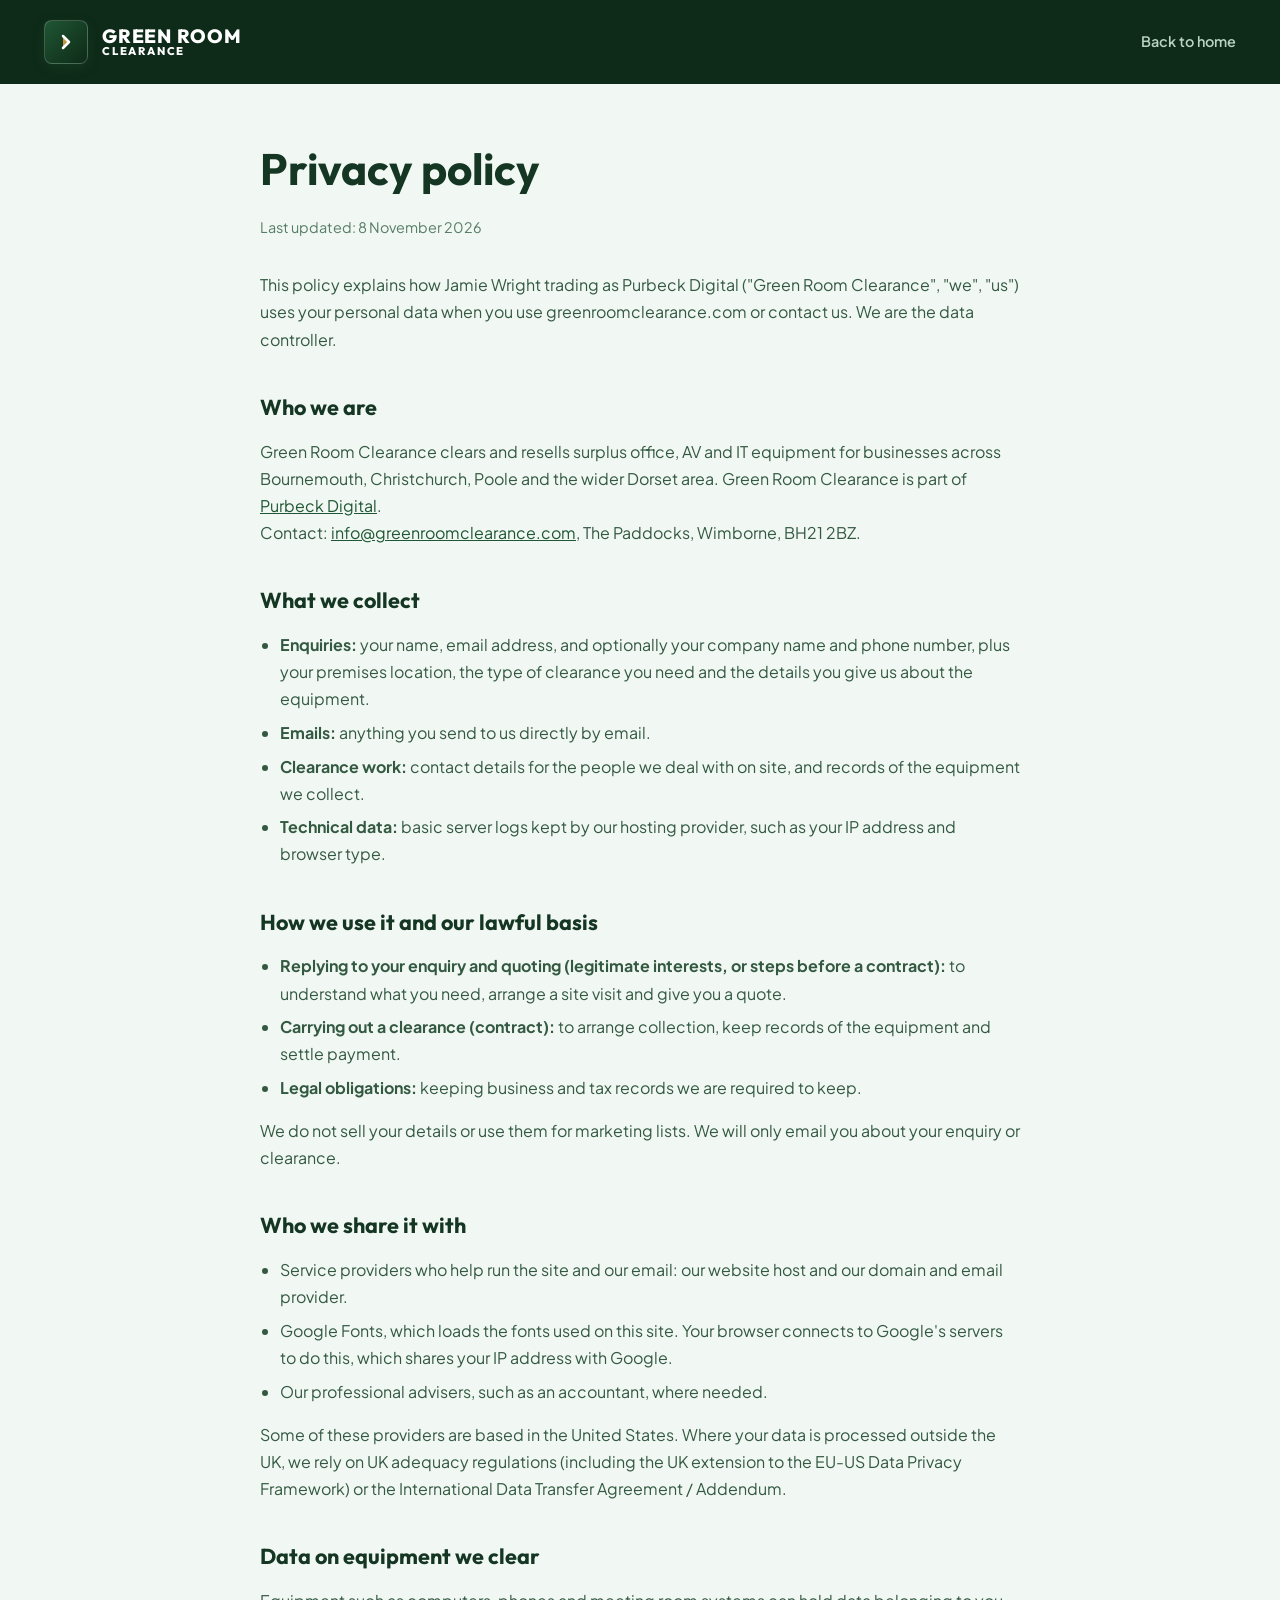
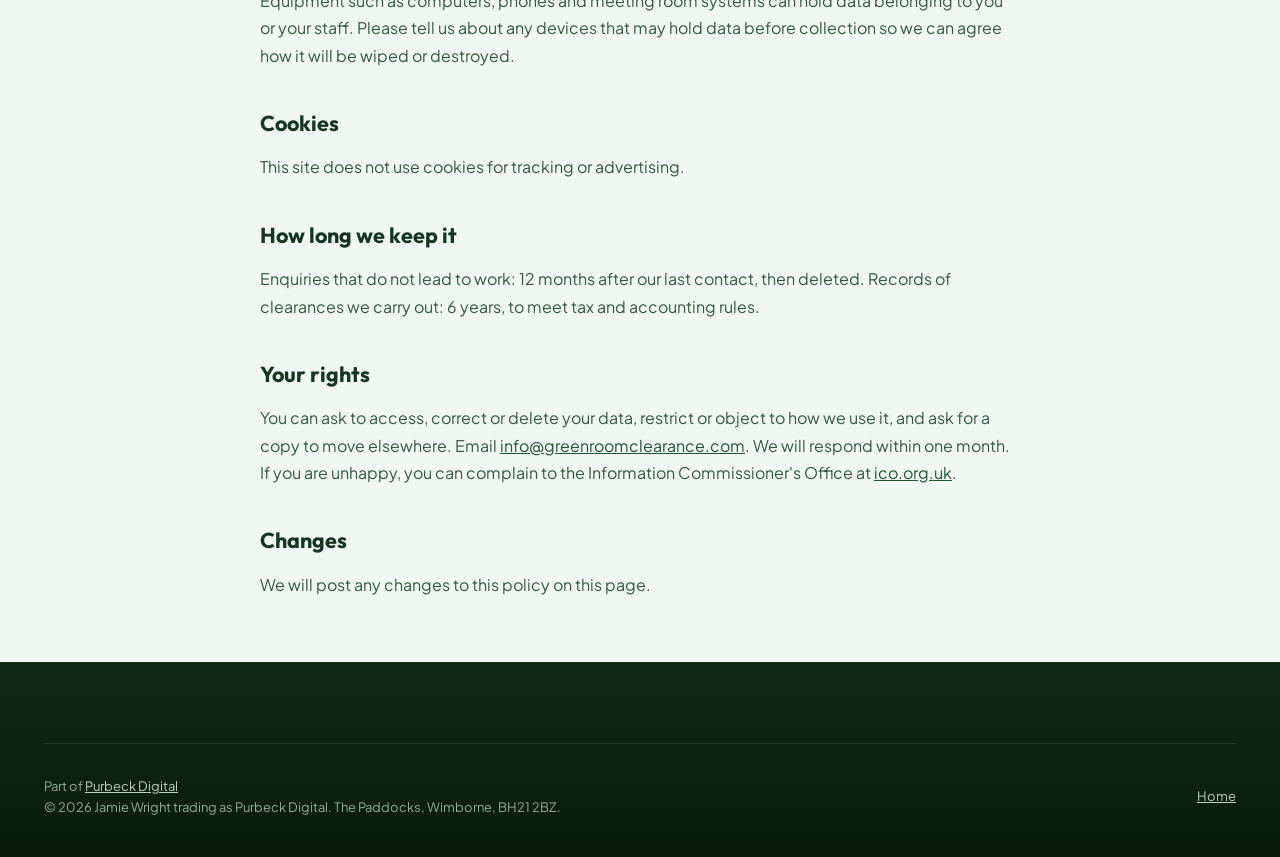
==== privacy.html @ a74dca01 "Add a privacy policy page New privacy.html covering enquiries, clearance records, hosting, Google Fo" ====
<!DOCTYPE html>
<html lang="en">
<head>
  <meta charset="UTF-8">
  <meta name="viewport" content="width=device-width, initial-scale=1.0">
  <title>Privacy Policy | Green Room Clearance</title>
  <meta name="description" content="How Green Room Clearance collects, uses and protects the personal data you share when you make an enquiry.">
  <link rel="canonical" href="https://greenroomclearance.com/privacy.html">
  <link rel="preconnect" href="https://fonts.googleapis.com">
  <link rel="preconnect" href="https://fonts.gstatic.com" crossorigin>
  <link href="https://fonts.googleapis.com/css2?family=Outfit:wght@500;600;700;800&family=Plus+Jakarta+Sans:wght@400;500;600;700&display=swap" rel="stylesheet">
  <link rel="stylesheet" href="styles.css">
  <style>
    .policy-header { background: var(--color-primary-900); padding: 1.25rem 0; }
    .policy-header .container { display: flex; align-items: center; justify-content: space-between; gap: 1rem; flex-wrap: wrap; }
    .policy-header .brand-text .title, .policy-header .brand-text .subtitle { color: #fff; }
    .policy-back { color: #bad3c3; font-weight: 600; font-size: 0.9rem; }
    .policy-back:hover { color: var(--color-accent-gold-light); }
    .policy { max-width: 760px; margin: 0 auto; padding: 3rem 0 4rem; color: var(--color-text-main); line-height: 1.7; }
    .policy h1 { font-family: 'Outfit', sans-serif; font-size: clamp(2rem, 5vw, 2.75rem); margin-bottom: 0.5rem; }
    .policy h2 { font-family: 'Outfit', sans-serif; font-size: 1.35rem; margin: 2.25rem 0 0.75rem; }
    .policy p, .policy li { color: var(--color-text-muted); }
    .policy ul { padding-left: 1.25rem; margin: 0.5rem 0 1rem; list-style: disc; }
    .policy li { margin-bottom: 0.4rem; }
    .policy a { color: var(--color-primary-700); text-decoration: underline; }
    .policy .updated { color: var(--color-text-subtle); font-size: 0.9rem; margin-bottom: 2rem; }
  </style>
</head>
<body>
  <header class="policy-header">
    <div class="container">
      <a href="/" class="brand-logo" aria-label="Green Room Clearance Homepage">
        <div class="logo-badge">
          <svg viewBox="0 0 24 24" fill="none" stroke="currentColor" stroke-width="2.5" stroke-linecap="round" stroke-linejoin="round">
            <polyline points="9 18 15 12 9 6"></polyline>
          </svg>
        </div>
        <div class="brand-text">
          <span class="title">GREEN ROOM</span>
          <span class="subtitle">CLEARANCE</span>
        </div>
      </a>
      <a href="/" class="policy-back">Back to home</a>
    </div>
  </header>

  <main class="container">
    <article class="policy">
      <h1>Privacy policy</h1>
      <p class="updated">Last updated: 8 November 2026</p>

      <p>This policy explains how Jamie Wright trading as Purbeck Digital ("Green Room Clearance", "we", "us") uses your personal data when you use greenroomclearance.com or contact us. We are the data controller.</p>

      <h2>Who we are</h2>
      <p>Green Room Clearance clears and resells surplus office, AV and IT equipment for businesses across Bournemouth, Christchurch, Poole and the wider Dorset area. Green Room Clearance is part of <a href="https://purbeckdigital.com">Purbeck Digital</a>.</p>
      <p>Contact: <a href="mailto:info@greenroomclearance.com">info@greenroomclearance.com</a>, The Paddocks, Wimborne, BH21 2BZ.</p>

      <h2>What we collect</h2>
      <ul>
        <li><strong>Enquiries:</strong> your name, email address, and optionally your company name and phone number, plus your premises location, the type of clearance you need and the details you give us about the equipment.</li>
        <li><strong>Emails:</strong> anything you send to us directly by email.</li>
        <li><strong>Clearance work:</strong> contact details for the people we deal with on site, and records of the equipment we collect.</li>
        <li><strong>Technical data:</strong> basic server logs kept by our hosting provider, such as your IP address and browser type.</li>
      </ul>

      <h2>How we use it and our lawful basis</h2>
      <ul>
        <li><strong>Replying to your enquiry and quoting (legitimate interests, or steps before a contract):</strong> to understand what you need, arrange a site visit and give you a quote.</li>
        <li><strong>Carrying out a clearance (contract):</strong> to arrange collection, keep records of the equipment and settle payment.</li>
        <li><strong>Legal obligations:</strong> keeping business and tax records we are required to keep.</li>
      </ul>
      <p>We do not sell your details or use them for marketing lists. We will only email you about your enquiry or clearance.</p>

      <h2>Who we share it with</h2>
      <ul>
        <li>Service providers who help run the site and our email: our website host and our domain and email provider.</li>
        <li>Google Fonts, which loads the fonts used on this site. Your browser connects to Google's servers to do this, which shares your IP address with Google.</li>
        <li>Our professional advisers, such as an accountant, where needed.</li>
      </ul>
      <p>Some of these providers are based in the United States. Where your data is processed outside the UK, we rely on UK adequacy regulations (including the UK extension to the EU-US Data Privacy Framework) or the International Data Transfer Agreement / Addendum.</p>

      <h2>Data on equipment we clear</h2>
      <p>Equipment such as computers, phones and meeting room systems can hold data belonging to you or your staff. Please tell us about any devices that may hold data before collection so we can agree how it will be wiped or destroyed.</p>

      <h2>Cookies</h2>
      <p>This site does not use cookies for tracking or advertising.</p>

      <h2>How long we keep it</h2>
      <p>Enquiries that do not lead to work: 12 months after our last contact, then deleted. Records of clearances we carry out: 6 years, to meet tax and accounting rules.</p>

      <h2>Your rights</h2>
      <p>You can ask to access, correct or delete your data, restrict or object to how we use it, and ask for a copy to move elsewhere. Email <a href="mailto:info@greenroomclearance.com">info@greenroomclearance.com</a>. We will respond within one month.</p>
      <p>If you are unhappy, you can complain to the Information Commissioner's Office at <a href="https://ico.org.uk/make-a-complaint/">ico.org.uk</a>.</p>

      <h2>Changes</h2>
      <p>We will post any changes to this policy on this page.</p>
    </article>
  </main>

  <footer class="site-footer">
    <div class="container">
      <div class="footer-bottom">
        <div>
          <div>Part of <a href="https://purbeckdigital.com" class="footer-parent-link">Purbeck Digital</a></div>
          <div>&copy; 2026 Jamie Wright trading as Purbeck Digital. The Paddocks, Wimborne, BH21 2BZ.</div>
        </div>
        <div>
          <a href="/" class="footer-parent-link">Home</a>
        </div>
      </div>
    </div>
  </footer>
</body>
</html>
---- styles.css ----
/* ==========================================================================
   GREEN ROOM CLEARANCE — MODERN DESIGN SYSTEM & STYLESHEET
   Brand: Rich British Forest & Racing Green Theme with Gold Accents
   ========================================================================== */

:root {
  /* Rich, Distinctive Green Brand Palette */
  --color-primary-950: #07190e;
  --color-primary-900: #0e2a18; /* Deep rich forest green */
  --color-primary-800: #163f25; /* Classic British racing green */
  --color-primary-700: #1f5633; /* Vibrant heritage forest green */
  --color-primary-600: #296d42; /* Lush leaf green */
  --color-primary-500: #358352; /* Medium green */
  --color-primary-400: #499e69; /* Soft green */
  --color-primary-200: #c5e3cf; /* Sage tint */
  --color-primary-100: #e0f0e6; /* Soft green tint wash */
  --color-primary-50:  #eef7f1; /* Ultra-pale green wash */
  
  --color-accent-emerald: #10b981;
  --color-accent-emerald-dark: #059669;
  --color-accent-emerald-light: #34d399;
  --color-accent-emerald-glow: rgba(16, 185, 129, 0.3);
  
  --color-accent-gold: #c29541; /* Signature warm gold from logo arrow */
  --color-accent-gold-light: #deb15c;
  --color-accent-gold-glow: rgba(194, 149, 65, 0.25);

  /* Backgrounds with visible Green Room personality */
  --color-bg-page: #f1f7f3;        /* Soft fresh sage backdrop */
  --color-bg-subtle: #e4efe7;      /* Distinctive sage green section background */
  --color-bg-card: #ffffff;        /* Crisp white cards for high contrast */
  --color-bg-card-hover: #f9fdfa;
  --color-border: #cee1d4;         /* Clean organic sage border */
  --color-border-subtle: #dceddf;

  /* Typography with noticeable forest green warmth */
  --color-text-main: #143622;      /* Deep forest text (celebrating the original #2E4A35) */
  --color-text-muted: #335941;     /* Medium forest green */
  --color-text-subtle: #577d66;    /* Muted sage */
  --color-text-inverse: #ffffff;

  /* Typography */
  --font-heading: 'Outfit', -apple-system, BlinkMacSystemFont, 'Segoe UI', Roboto, sans-serif;
  --font-body: 'Plus Jakarta Sans', -apple-system, BlinkMacSystemFont, 'Segoe UI', Roboto, sans-serif;

  /* Shadows & Elevation with subtle forest undertones */
  --shadow-sm: 0 1px 3px rgba(14, 42, 24, 0.05), 0 1px 2px rgba(14, 42, 24, 0.03);
  --shadow-md: 0 4px 14px rgba(14, 42, 24, 0.07), 0 1px 3px rgba(14, 42, 24, 0.04);
  --shadow-lg: 0 14px 34px rgba(14, 42, 24, 0.1), 0 4px 10px rgba(14, 42, 24, 0.04);
  --shadow-xl: 0 24px 50px rgba(14, 42, 24, 0.14), 0 8px 20px rgba(14, 42, 24, 0.06);
  --shadow-primary: 0 8px 25px -4px rgba(31, 86, 51, 0.35);
  --shadow-emerald: 0 10px 25px -5px rgba(16, 185, 129, 0.35);
  --shadow-gold: 0 10px 25px -5px rgba(194, 149, 65, 0.35);

  /* Layout */
  --max-width: 1240px;
  --radius-sm: 8px;
  --radius-md: 14px;
  --radius-lg: 20px;
  --radius-xl: 28px;
  --radius-full: 9999px;

  /* Transitions */
  --transition-fast: 0.18s cubic-bezier(0.16, 1, 0.3, 1);
  --transition-normal: 0.28s cubic-bezier(0.16, 1, 0.3, 1);
  --transition-smooth: 0.45s cubic-bezier(0.16, 1, 0.3, 1);
}

/* Base Reset & Box Sizing */
*, *::before, *::after {
  box-sizing: border-box;
  margin: 0;
  padding: 0;
}

html {
  font-size: 16px;
  scroll-behavior: smooth;
  scroll-padding-top: 90px;
  -webkit-font-smoothing: antialiased;
  -moz-osx-font-smoothing: grayscale;
}

body {
  font-family: var(--font-body);
  background-color: var(--color-bg-page);
  color: var(--color-text-main);
  line-height: 1.6;
  overflow-x: hidden;
}

img, svg {
  display: block;
  max-width: 100%;
}

a {
  color: inherit;
  text-decoration: none;
  transition: color var(--transition-fast);
}

button, input, textarea, select {
  font: inherit;
  color: inherit;
}

/* ==========================================================================
   UTILITY & CONTAINER STYLES
   ========================================================================== */
.container {
  width: 100%;
  max-width: var(--max-width);
  margin-left: auto;
  margin-right: auto;
  padding-left: 1.5rem;
  padding-right: 1.5rem;
}

.section-padding {
  padding-top: 6rem;
  padding-bottom: 6rem;
}

@media (max-width: 768px) {
  .section-padding {
    padding-top: 4rem;
    padding-bottom: 4rem;
  }
}

.badge {
  display: inline-flex;
  align-items: center;
  gap: 0.5rem;
  padding: 0.4rem 0.95rem;
  border-radius: var(--radius-full);
  font-size: 0.8125rem;
  font-weight: 700;
  letter-spacing: 0.02em;
}

.badge-location {
  background-color: #dff0e5;
  color: var(--color-primary-800);
  border: 1px solid #bfdcce;
  box-shadow: 0 2px 8px rgba(31, 86, 51, 0.08);
}

.badge-pulse {
  width: 8px;
  height: 8px;
  border-radius: 50%;
  background-color: var(--color-accent-emerald);
  position: relative;
}

.badge-pulse::after {
  content: '';
  position: absolute;
  inset: -3px;
  border-radius: 50%;
  background-color: var(--color-accent-emerald);
  opacity: 0.6;
  animation: pulse 2s infinite;
}

@keyframes pulse {
  0% { transform: scale(1); opacity: 0.8; }
  50% { transform: scale(2.2); opacity: 0; }
  100% { transform: scale(1); opacity: 0; }
}

.section-header {
  text-align: center;
  max-width: 740px;
  margin-left: auto;
  margin-right: auto;
  margin-bottom: 3.5rem;
}

.section-header .tagline {
  color: var(--color-primary-600);
  background: rgba(41, 109, 66, 0.08);
  display: inline-block;
  padding: 0.3rem 0.85rem;
  border-radius: var(--radius-full);
  font-size: 0.8125rem;
  font-weight: 700;
  text-transform: uppercase;
  letter-spacing: 0.12em;
  margin-bottom: 0.875rem;
  border: 1px solid rgba(41, 109, 66, 0.15);
}

.section-header h2 {
  font-family: var(--font-heading);
  font-size: 2.35rem;
  font-weight: 800;
  line-height: 1.25;
  color: var(--color-primary-900);
  margin-bottom: 1rem;
}

.section-header p {
  color: var(--color-text-muted);
  font-size: 1.0625rem;
  line-height: 1.65;
}

@media (max-width: 768px) {
  .section-header h2 {
    font-size: 1.85rem;
  }
}

/* ==========================================================================
   NAVIGATION
   ========================================================================== */
.site-nav {
  position: fixed;
  top: 0;
  left: 0;
  right: 0;
  z-index: 1000;
  transition: all var(--transition-normal);
  padding: 1.25rem 0;
}

.site-nav.scrolled {
  padding: 0.75rem 0;
  background-color: rgba(241, 247, 243, 0.94);
  backdrop-filter: blur(18px);
  -webkit-backdrop-filter: blur(18px);
  border-bottom: 1px solid var(--color-border);
  box-shadow: 0 4px 20px rgba(14, 42, 24, 0.05);
}

.nav-wrapper {
  display: flex;
  align-items: center;
  justify-content: space-between;
}

.brand-logo {
  display: flex;
  align-items: center;
  gap: 0.875rem;
  font-family: var(--font-heading);
  font-size: 1.2rem;
  font-weight: 800;
  color: var(--color-primary-800);
  letter-spacing: -0.01em;
}

.logo-badge {
  display: flex;
  align-items: center;
  justify-content: center;
  width: 44px;
  height: 44px;
  background: linear-gradient(135deg, var(--color-primary-700), var(--color-primary-900));
  border-radius: var(--radius-sm);
  color: #fff;
  position: relative;
  box-shadow: 0 4px 12px rgba(31, 86, 51, 0.3);
  border: 1px solid rgba(255, 255, 255, 0.2);
}

.logo-badge svg {
  width: 24px;
  height: 24px;
  fill: var(--color-accent-gold);
}

.brand-text {
  display: flex;
  flex-direction: column;
  line-height: 1.05;
}

.brand-text .title {
  color: var(--color-primary-800);
  font-size: 1.2rem;
  font-weight: 800;
  letter-spacing: 0.04em;
}

.brand-text .subtitle {
  color: var(--color-accent-gold);
  font-size: 0.7rem;
  font-weight: 800;
  letter-spacing: 0.16em;
  text-transform: uppercase;
}

.nav-links {
  display: flex;
  align-items: center;
  gap: 2rem;
  list-style: none;
}

.nav-link {
  font-size: 0.9375rem;
  font-weight: 600;
  color: var(--color-text-muted);
  position: relative;
  padding: 0.25rem 0;
}

.nav-link:hover, .nav-link.active {
  color: var(--color-primary-800);
}

.nav-link::after {
  content: '';
  position: absolute;
  bottom: -2px;
  left: 0;
  width: 0%;
  height: 2.5px;
  background-color: var(--color-primary-600);
  border-radius: 2px;
  transition: width var(--transition-fast);
}

.nav-link:hover::after, .nav-link.active::after {
  width: 100%;
}

.nav-actions {
  display: flex;
  align-items: center;
  gap: 1rem;
}

.btn {
  display: inline-flex;
  align-items: center;
  justify-content: center;
  gap: 0.625rem;
  padding: 0.75rem 1.45rem;
  border-radius: var(--radius-sm);
  font-size: 0.9375rem;
  font-weight: 700;
  cursor: pointer;
  border: 1px solid transparent;
  transition: all var(--transition-fast);
  text-align: center;
  white-space: nowrap;
}

.btn-primary {
  background: linear-gradient(135deg, var(--color-primary-700), var(--color-primary-800));
  color: var(--color-text-inverse);
  box-shadow: var(--shadow-primary);
  border: 1px solid rgba(255, 255, 255, 0.15);
}

.btn-primary:hover {
  background: linear-gradient(135deg, var(--color-primary-600), var(--color-primary-800));
  transform: translateY(-1px);
  box-shadow: 0 8px 24px rgba(31, 86, 51, 0.45);
}

.btn-gold {
  background: linear-gradient(135deg, var(--color-accent-gold), #b38533);
  color: #ffffff;
  box-shadow: var(--shadow-gold);
}

.btn-gold:hover {
  background: linear-gradient(135deg, var(--color-accent-gold-light), var(--color-accent-gold));
  transform: translateY(-1px);
}

.btn-outline {
  background-color: #e3efe7;
  color: var(--color-primary-800);
  border-color: rgba(31, 86, 51, 0.25);
}

.btn-outline:hover {
  background-color: #d6e8dc;
  border-color: var(--color-primary-700);
}

.mobile-toggle {
  display: none;
  background: none;
  border: none;
  cursor: pointer;
  padding: 0.5rem;
  color: var(--color-primary-900);
}

@media (max-width: 992px) {
  .nav-links {
    position: fixed;
    top: 74px;
    left: 0;
    right: 0;
    background: #ffffff;
    flex-direction: column;
    padding: 2rem;
    gap: 1.5rem;
    border-bottom: 1px solid var(--color-border);
    box-shadow: var(--shadow-lg);
    transform: translateY(-150%);
    transition: transform var(--transition-normal);
  }

  .nav-links.open {
    transform: translateY(0);
  }

  .mobile-toggle {
    display: block;
  }

  .nav-actions .btn-primary {
    display: none;
  }
}

/* ==========================================================================
   HERO SECTION — RICH GREEN AMBIENCE
   ========================================================================== */
.hero-section {
  padding-top: 9rem;
  padding-bottom: 5.5rem;
  position: relative;
  background: radial-gradient(circle at 12% 20%, rgba(41, 109, 66, 0.18) 0%, transparent 45%),
              radial-gradient(circle at 88% 12%, rgba(194, 149, 65, 0.14) 0%, transparent 40%),
              radial-gradient(circle at 50% 90%, rgba(16, 185, 129, 0.08) 0%, transparent 50%),
              linear-gradient(180deg, #e3efe7 0%, var(--color-bg-page) 100%);
  overflow: hidden;
}

.hero-grid {
  display: grid;
  grid-template-columns: 1.15fr 0.85fr;
  align-items: center;
  gap: 3.5rem;
}

.hero-content {
  position: relative;
  z-index: 2;
}

.hero-badge-container {
  margin-bottom: 1.5rem;
}

.hero-title {
  font-family: var(--font-heading);
  font-size: 3.35rem;
  font-weight: 800;
  line-height: 1.15;
  color: var(--color-primary-900);
  letter-spacing: -0.02em;
  margin-bottom: 1.25rem;
}

.hero-title span.highlight {
  color: var(--color-primary-600);
  background: linear-gradient(135deg, var(--color-primary-600) 0%, var(--color-accent-gold) 100%);
  -webkit-background-clip: text;
  -webkit-text-fill-color: transparent;
  position: relative;
  display: inline-block;
}

.hero-subtitle {
  font-size: 1.25rem;
  line-height: 1.5;
  color: var(--color-primary-700);
  font-weight: 700;
  margin-bottom: 1rem;
}

.hero-description {
  font-size: 1.0625rem;
  line-height: 1.65;
  color: var(--color-text-muted);
  margin-bottom: 2rem;
  max-width: 540px;
}

.hero-cta-group {
  display: flex;
  align-items: center;
  gap: 1.25rem;
  margin-bottom: 2.5rem;
  flex-wrap: wrap;
}

.hero-trust-row {
  display: flex;
  align-items: center;
  gap: 1.75rem;
  padding-top: 1.75rem;
  border-top: 1px solid var(--color-border);
  flex-wrap: wrap;
}

.trust-item {
  display: flex;
  align-items: center;
  gap: 0.5rem;
  font-size: 0.875rem;
  font-weight: 700;
  color: var(--color-primary-800);
}

.trust-item svg {
  width: 18px;
  height: 18px;
  color: var(--color-accent-emerald-dark);
}

/* Hero Visual Showcase */
.hero-visual-wrapper {
  position: relative;
}

.hero-image-card {
  position: relative;
  border-radius: var(--radius-lg);
  overflow: hidden;
  box-shadow: 0 20px 45px rgba(14, 42, 24, 0.16);
  border: 3px solid rgba(255, 255, 255, 0.95);
  background: #ffffff;
}

.hero-image-card img {
  width: 100%;
  height: 480px;
  object-fit: cover;
  transition: transform var(--transition-smooth);
}

.hero-image-card:hover img {
  transform: scale(1.02);
}

/* Floating Glass Cards */
.floating-glass-pill {
  position: absolute;
  background: rgba(255, 255, 255, 0.92);
  backdrop-filter: blur(16px);
  -webkit-backdrop-filter: blur(16px);
  border: 1px solid rgba(255, 255, 255, 0.95);
  padding: 0.875rem 1.25rem;
  border-radius: var(--radius-md);
  box-shadow: 0 12px 30px rgba(14, 42, 24, 0.12);
  display: flex;
  align-items: center;
  gap: 0.875rem;
  z-index: 3;
  animation: float 4s ease-in-out infinite;
}

.floating-glass-pill.top-right {
  top: 1.5rem;
  right: -1.5rem;
}

.floating-glass-pill.bottom-left {
  bottom: 1.5rem;
  left: -1.5rem;
  animation-delay: -2s;
}

@keyframes float {
  0%, 100% { transform: translateY(0); }
  50% { transform: translateY(-8px); }
}

.pill-icon {
  width: 40px;
  height: 40px;
  border-radius: 50%;
  background: #e1efe6;
  display: flex;
  align-items: center;
  justify-content: center;
  flex-shrink: 0;
  color: var(--color-primary-700);
}

.pill-icon.green {
  background: #d4ebd9;
  color: var(--color-primary-800);
}

.pill-text {
  display: flex;
  flex-direction: column;
}

.pill-title {
  font-size: 0.875rem;
  font-weight: 800;
  color: var(--color-primary-900);
}

.pill-desc {
  font-size: 0.75rem;
  color: var(--color-text-muted);
}

@media (max-width: 992px) {
  .hero-grid {
    grid-template-columns: 1fr;
    gap: 3rem;
  }
  
  .hero-title {
    font-size: 2.6rem;
  }
  
  .floating-glass-pill.top-right {
    right: 0.5rem;
    top: 1rem;
  }
  
  .floating-glass-pill.bottom-left {
    left: 0.5rem;
    bottom: 1rem;
  }
}

/* ==========================================================================
   METRICS & REGIONAL COVERAGE BAR — DEEP RACING GREEN
   ========================================================================== */
.stats-banner {
  background: linear-gradient(135deg, #0e2a18 0%, #174226 50%, #0d2817 100%);
  border-top: 1px solid rgba(16, 185, 129, 0.25);
  border-bottom: 1px solid rgba(16, 185, 129, 0.2);
  color: #ffffff;
  padding: 3.25rem 0;
  position: relative;
  z-index: 10;
  box-shadow: inset 0 1px 0 rgba(255, 255, 255, 0.1);
}

.stats-grid {
  display: grid;
  grid-template-columns: repeat(4, 1fr);
  gap: 2rem;
  text-align: center;
}

.stat-item {
  position: relative;
}

.stat-item:not(:last-child)::after {
  content: '';
  position: absolute;
  right: -1rem;
  top: 20%;
  height: 60%;
  width: 1px;
  background: rgba(255, 255, 255, 0.16);
}

.stat-value {
  font-family: var(--font-heading);
  font-size: 2.65rem;
  font-weight: 800;
  color: var(--color-accent-gold-light);
  line-height: 1.1;
  margin-bottom: 0.35rem;
  letter-spacing: -0.01em;
}

.stat-label {
  font-size: 0.9rem;
  color: #d1e5d7;
  font-weight: 600;
}

@media (max-width: 768px) {
  .stats-grid {
    grid-template-columns: repeat(2, 1fr);
    row-gap: 2rem;
  }
  .stat-item:nth-child(2)::after {
    display: none;
  }
}

/* ==========================================================================
   SERVICES BENTO GRID
   ========================================================================== */
.services-section {
  background-color: var(--color-bg-page);
}

.bento-grid {
  display: grid;
  grid-template-columns: repeat(12, 1fr);
  gap: 1.5rem;
}

.bento-card {
  background-color: var(--color-bg-card);
  border: 1px solid var(--color-border);
  border-radius: var(--radius-lg);
  padding: 2.25rem;
  transition: all var(--transition-normal);
  position: relative;
  display: flex;
  flex-direction: column;
  justify-content: space-between;
  box-shadow: var(--shadow-sm);
  overflow: hidden;
}

.bento-card:hover {
  transform: translateY(-4px);
  border-color: var(--color-primary-500);
  box-shadow: 0 16px 36px rgba(14, 42, 24, 0.12);
}

.bento-card.col-7 {
  grid-column: span 7;
}

.bento-card.col-5 {
  grid-column: span 5;
}

.bento-card.col-4 {
  grid-column: span 4;
}

.bento-card.col-8 {
  grid-column: span 8;
}

.bento-card.featured {
  background: linear-gradient(145deg, #ffffff 0%, #edf7f1 100%);
  border-color: rgba(31, 86, 51, 0.35);
  box-shadow: 0 6px 20px rgba(31, 86, 51, 0.06);
}

.card-icon-box {
  width: 54px;
  height: 54px;
  border-radius: var(--radius-md);
  background-color: #dff0e5;
  color: var(--color-primary-700);
  display: flex;
  align-items: center;
  justify-content: center;
  margin-bottom: 1.5rem;
  transition: all var(--transition-fast);
  border: 1px solid #c9e3d3;
}

.bento-card:hover .card-icon-box {
  background-color: var(--color-primary-700);
  color: #ffffff;
  border-color: var(--color-primary-700);
}

.card-icon-box svg {
  width: 26px;
  height: 26px;
}

.bento-card h3 {
  font-family: var(--font-heading);
  font-size: 1.4rem;
  font-weight: 700;
  color: var(--color-primary-900);
  margin-bottom: 0.75rem;
}

.bento-card p {
  color: var(--color-text-muted);
  font-size: 0.95rem;
  line-height: 1.6;
  margin-bottom: 1.25rem;
}

.card-tags {
  display: flex;
  flex-wrap: wrap;
  gap: 0.5rem;
  margin-top: auto;
}

.card-tag {
  background-color: #eaf4ed;
  color: var(--color-primary-800);
  padding: 0.35rem 0.75rem;
  border-radius: var(--radius-full);
  font-size: 0.75rem;
  font-weight: 700;
  border: 1px solid #cbe1d3;
}

.card-image-preview {
  margin-top: 1.5rem;
  border-radius: var(--radius-md);
  overflow: hidden;
  height: 170px;
  border: 1px solid var(--color-border);
}

.card-image-preview img {
  width: 100%;
  height: 100%;
  object-fit: cover;
}

@media (max-width: 992px) {
  .bento-card.col-7,
  .bento-card.col-5,
  .bento-card.col-4,
  .bento-card.col-8 {
    grid-column: span 12;
  }
}

/* ==========================================================================
   SUPPORTING LOCAL BUSINESSES (SECTORS) — SAGE GREEN AMBIENCE
   ========================================================================== */
.sectors-section {
  background: linear-gradient(180deg, #e7f2eb 0%, #dbeae0 100%);
  position: relative;
  border-top: 1px solid var(--color-border);
  border-bottom: 1px solid var(--color-border);
}

.sectors-grid {
  display: grid;
  grid-template-columns: repeat(3, 1fr);
  gap: 1.5rem;
}

.sector-card {
  background: #ffffff;
  border: 1px solid #cce0d2;
  border-radius: var(--radius-md);
  padding: 1.75rem;
  display: flex;
  align-items: flex-start;
  gap: 1.25rem;
  transition: all var(--transition-fast);
  box-shadow: 0 2px 10px rgba(14, 42, 24, 0.03);
}

.sector-card:hover {
  transform: translateY(-2px);
  border-color: var(--color-primary-600);
  box-shadow: 0 8px 24px rgba(14, 42, 24, 0.08);
}

.sector-icon {
  width: 46px;
  height: 46px;
  border-radius: var(--radius-sm);
  background-color: #e2f1e7;
  color: var(--color-primary-700);
  display: flex;
  align-items: center;
  justify-content: center;
  flex-shrink: 0;
  border: 1px solid #cde5d6;
  transition: all var(--transition-fast);
}

.sector-card:hover .sector-icon {
  background-color: var(--color-primary-700);
  color: #ffffff;
}

.sector-icon svg {
  width: 22px;
  height: 22px;
}

.sector-info h4 {
  font-family: var(--font-heading);
  font-size: 1.125rem;
  font-weight: 700;
  color: var(--color-primary-900);
  margin-bottom: 0.35rem;
}

.sector-info p {
  font-size: 0.875rem;
  color: var(--color-text-muted);
  line-height: 1.5;
}

.sector-callout {
  margin-top: 3rem;
  background: linear-gradient(135deg, #ffffff 0%, #edf7f1 100%);
  border: 1px solid #b7dbc4;
  border-radius: var(--radius-lg);
  padding: 2.25rem 2.75rem;
  display: flex;
  align-items: center;
  justify-content: space-between;
  gap: 2rem;
  box-shadow: 0 8px 25px rgba(31, 86, 51, 0.08);
}

.sector-callout-text h3 {
  font-family: var(--font-heading);
  font-size: 1.3rem;
  font-weight: 800;
  color: var(--color-primary-900);
  margin-bottom: 0.35rem;
}

.sector-callout-text p {
  color: var(--color-text-muted);
  font-size: 0.95rem;
}

@media (max-width: 992px) {
  .sectors-grid {
    grid-template-columns: repeat(2, 1fr);
  }
  .sector-callout {
    flex-direction: column;
    text-align: center;
  }
}

@media (max-width: 600px) {
  .sectors-grid {
    grid-template-columns: 1fr;
  }
}

/* ==========================================================================
   HOW IT WORKS (PROCESS TIMELINE)
   ========================================================================== */
.process-section {
  background-color: var(--color-bg-page);
  position: relative;
}

.process-steps-container {
  position: relative;
  max-width: 1040px;
  margin: 0 auto;
}

.process-nav-tabs {
  display: flex;
  justify-content: space-between;
  position: relative;
  margin-bottom: 3.5rem;
}

.process-nav-tabs::before {
  content: '';
  position: absolute;
  top: 24px;
  left: 30px;
  right: 30px;
  height: 2px;
  background-color: #bed6c6;
  z-index: 1;
}

.step-nav-btn {
  position: relative;
  z-index: 2;
  background: none;
  border: none;
  display: flex;
  flex-direction: column;
  align-items: center;
  cursor: pointer;
  padding: 0 0.5rem;
}

.step-num-circle {
  width: 50px;
  height: 50px;
  border-radius: 50%;
  background-color: #ffffff;
  border: 2px solid #bed6c6;
  color: var(--color-primary-700);
  font-weight: 800;
  display: flex;
  align-items: center;
  justify-content: center;
  margin-bottom: 0.75rem;
  transition: all var(--transition-fast);
  box-shadow: var(--shadow-sm);
}

.step-nav-label {
  font-size: 0.8125rem;
  font-weight: 700;
  color: var(--color-text-muted);
  transition: color var(--transition-fast);
  text-align: center;
  max-width: 120px;
}

.step-nav-btn.active .step-num-circle {
  background-color: var(--color-primary-700);
  border-color: var(--color-primary-700);
  color: #ffffff;
  transform: scale(1.1);
  box-shadow: 0 6px 18px rgba(31, 86, 51, 0.4);
}

.step-nav-btn.active .step-nav-label {
  color: var(--color-primary-900);
  font-weight: 800;
}

/* Step Content Card */
.step-details-card {
  background-color: #ffffff;
  border: 1px solid var(--color-border);
  border-radius: var(--radius-xl);
  padding: 3rem;
  box-shadow: 0 10px 30px rgba(14, 42, 24, 0.08);
  display: grid;
  grid-template-columns: 1.2fr 0.8fr;
  gap: 3rem;
  align-items: center;
}

.step-badge {
  color: var(--color-primary-600);
  background: #e5f2e9;
  display: inline-block;
  padding: 0.25rem 0.75rem;
  border-radius: var(--radius-full);
  font-size: 0.8125rem;
  font-weight: 700;
  letter-spacing: 0.08em;
  text-transform: uppercase;
  margin-bottom: 0.75rem;
  border: 1px solid #c8e2d1;
}

.step-details-card h3 {
  font-family: var(--font-heading);
  font-size: 2rem;
  font-weight: 800;
  color: var(--color-primary-900);
  margin-bottom: 1rem;
}

.step-details-card p {
  color: var(--color-text-muted);
  font-size: 1.05rem;
  line-height: 1.7;
  margin-bottom: 1.5rem;
}

.step-checklist {
  list-style: none;
  display: flex;
  flex-direction: column;
  gap: 0.75rem;
}

.step-checklist li {
  display: flex;
  align-items: center;
  gap: 0.625rem;
  font-size: 0.9375rem;
  color: var(--color-text-main);
  font-weight: 600;
}

.step-checklist li svg {
  color: var(--color-primary-600);
  flex-shrink: 0;
}

.step-visual-box {
  background: linear-gradient(145deg, #e9f4ec 0%, #dbecdf 100%);
  border-radius: var(--radius-lg);
  padding: 2.5rem 2rem;
  border: 1px solid #c5dece;
  display: flex;
  flex-direction: column;
  align-items: center;
  justify-content: center;
  text-align: center;
  box-shadow: inset 0 2px 6px rgba(255, 255, 255, 0.6);
}

.step-visual-icon {
  width: 76px;
  height: 76px;
  border-radius: 50%;
  background: #ffffff;
  color: var(--color-primary-700);
  display: flex;
  align-items: center;
  justify-content: center;
  margin-bottom: 1.25rem;
  box-shadow: 0 8px 20px rgba(14, 42, 24, 0.12);
  border: 1px solid #d0e5d7;
}

.step-visual-icon svg {
  width: 38px;
  height: 38px;
}

.step-visual-highlight {
  font-family: var(--font-heading);
  font-size: 1.15rem;
  font-weight: 800;
  color: var(--color-primary-900);
}

@media (max-width: 860px) {
  .process-nav-tabs {
    overflow-x: auto;
    padding-bottom: 1rem;
    gap: 1.5rem;
    justify-content: flex-start;
  }
  .process-nav-tabs::before {
    display: none;
  }
  .step-details-card {
    grid-template-columns: 1fr;
    padding: 2rem;
  }
}

/* ==========================================================================
   WHY CHOOSE GREEN ROOM
   ========================================================================== */
.why-section {
  background: linear-gradient(180deg, #e4efe7 0%, var(--color-bg-page) 100%);
  border-top: 1px solid var(--color-border);
}

.why-grid {
  display: grid;
  grid-template-columns: repeat(5, 1fr);
  gap: 1.25rem;
}

.why-pillar-card {
  background: #ffffff;
  border: 1px solid var(--color-border);
  border-radius: var(--radius-lg);
  padding: 2.25rem 1.5rem;
  text-align: center;
  transition: all var(--transition-normal);
  display: flex;
  flex-direction: column;
  align-items: center;
  box-shadow: 0 2px 8px rgba(14, 42, 24, 0.04);
}

.why-pillar-card:hover {
  transform: translateY(-6px);
  border-color: var(--color-primary-500);
  box-shadow: 0 16px 36px rgba(14, 42, 24, 0.12);
}

.why-icon {
  width: 60px;
  height: 60px;
  border-radius: 50%;
  background-color: #e2f1e7;
  color: var(--color-primary-700);
  display: flex;
  align-items: center;
  justify-content: center;
  margin-bottom: 1.25rem;
  transition: all var(--transition-fast);
  border: 1px solid #cde3d5;
}

.why-pillar-card:hover .why-icon {
  background-color: var(--color-primary-700);
  color: #ffffff;
  border-color: var(--color-primary-700);
}

.why-icon svg {
  width: 28px;
  height: 28px;
}

.why-pillar-card h3 {
  font-family: var(--font-heading);
  font-size: 1.2rem;
  font-weight: 700;
  color: var(--color-primary-900);
  margin-bottom: 0.625rem;
}

.why-pillar-card p {
  font-size: 0.875rem;
  color: var(--color-text-muted);
  line-height: 1.55;
}

@media (max-width: 1024px) {
  .why-grid {
    grid-template-columns: repeat(3, 1fr);
  }
}

@media (max-width: 640px) {
  .why-grid {
    grid-template-columns: 1fr;
  }
}

/* ==========================================================================
   INTERACTIVE INQUIRY & CONTACT SECTION
   ========================================================================== */
.contact-section {
  background-color: var(--color-bg-page);
  position: relative;
}

.contact-card-wrapper {
  background: #ffffff;
  border: 1px solid var(--color-border);
  border-radius: var(--radius-xl);
  box-shadow: var(--shadow-xl);
  overflow: hidden;
  display: grid;
  grid-template-columns: 1fr 1.35fr;
}

/* Left Contact Sidebar — Signature Deep Forest Green */
.contact-sidebar {
  background: linear-gradient(150deg, #0b2214 0%, #153e24 60%, #1d5330 100%);
  color: #ffffff;
  padding: 3.5rem 3rem;
  display: flex;
  flex-direction: column;
  justify-content: space-between;
  position: relative;
  border-right: 1px solid rgba(255, 255, 255, 0.12);
}

.sidebar-header .tagline {
  color: var(--color-accent-gold-light);
  font-size: 0.8125rem;
  font-weight: 800;
  text-transform: uppercase;
  letter-spacing: 0.12em;
  margin-bottom: 0.75rem;
  display: block;
}

.sidebar-header h3 {
  font-family: var(--font-heading);
  font-size: 2.15rem;
  font-weight: 800;
  line-height: 1.2;
  margin-bottom: 1.25rem;
}

.sidebar-header p {
  color: #d1e5d7;
  font-size: 1rem;
  line-height: 1.6;
  margin-bottom: 2.5rem;
}

.contact-direct-items {
  display: flex;
  flex-direction: column;
  gap: 1.5rem;
}

.direct-item {
  display: flex;
  align-items: flex-start;
  gap: 1rem;
}

.direct-icon {
  width: 42px;
  height: 42px;
  border-radius: var(--radius-sm);
  background: rgba(255, 255, 255, 0.1);
  display: flex;
  align-items: center;
  justify-content: center;
  color: var(--color-accent-gold-light);
  flex-shrink: 0;
  border: 1px solid rgba(255, 255, 255, 0.12);
}

.direct-icon svg {
  width: 20px;
  height: 20px;
}

.direct-info .label {
  font-size: 0.75rem;
  color: #9abfa7;
  text-transform: uppercase;
  letter-spacing: 0.06em;
  font-weight: 700;
}

.direct-info .value {
  font-size: 1.05rem;
  color: #ffffff;
  font-weight: 700;
}

.sidebar-footer-badge {
  margin-top: 3rem;
  padding: 1.1rem 1.35rem;
  background: rgba(255, 255, 255, 0.08);
  border-radius: var(--radius-md);
  border: 1px solid rgba(255, 255, 255, 0.15);
  display: flex;
  align-items: center;
  gap: 0.875rem;
}

.sidebar-footer-badge svg {
  color: var(--color-accent-emerald-light);
  flex-shrink: 0;
}

.sidebar-footer-badge span {
  font-size: 0.875rem;
  color: #e2ede5;
  font-weight: 600;
}

/* Right Interactive Form */
.contact-form-container {
  padding: 3.5rem;
  background-color: #fafdfb;
}

.form-group-title {
  font-size: 0.875rem;
  font-weight: 800;
  color: var(--color-primary-900);
  text-transform: uppercase;
  letter-spacing: 0.06em;
  margin-bottom: 0.875rem;
}

/* Equipment Scope Selector Pills */
.scope-pills {
  display: flex;
  flex-wrap: wrap;
  gap: 0.625rem;
  margin-bottom: 2rem;
}

.scope-pill-btn {
  background: #edf6f0;
  border: 1px solid #cbe1d3;
  padding: 0.55rem 1.1rem;
  border-radius: var(--radius-full);
  font-size: 0.875rem;
  font-weight: 700;
  color: var(--color-primary-800);
  cursor: pointer;
  transition: all var(--transition-fast);
}

.scope-pill-btn:hover {
  background: #e0f0e6;
  border-color: var(--color-primary-600);
}

.scope-pill-btn.selected {
  background: var(--color-primary-700);
  border-color: var(--color-primary-700);
  color: #ffffff;
  box-shadow: 0 4px 14px rgba(31, 86, 51, 0.3);
}

.form-row {
  display: grid;
  grid-template-columns: 1fr 1fr;
  gap: 1.25rem;
  margin-bottom: 1.25rem;
}

.form-field {
  display: flex;
  flex-direction: column;
  gap: 0.4rem;
  margin-bottom: 1.25rem;
}

.form-field label {
  font-size: 0.8125rem;
  font-weight: 700;
  color: var(--color-primary-800);
}

.form-field label span.optional {
  font-weight: 400;
  color: var(--color-text-subtle);
}

.form-input, .form-textarea, .form-select {
  width: 100%;
  padding: 0.75rem 1rem;
  border-radius: var(--radius-sm);
  border: 1px solid var(--color-border);
  background-color: #ffffff;
  color: var(--color-text-main);
  transition: all var(--transition-fast);
  outline: none;
}

.form-input:focus, .form-textarea:focus, .form-select:focus {
  border-color: var(--color-primary-600);
  box-shadow: 0 0 0 3px rgba(31, 86, 51, 0.16);
}

.form-textarea {
  resize: vertical;
  min-height: 120px;
}

.form-submit-row {
  display: flex;
  align-items: center;
  justify-content: space-between;
  gap: 1.5rem;
  margin-top: 1.5rem;
}

.form-privacy-note {
  font-size: 0.8125rem;
  color: var(--color-text-muted);
  font-weight: 600;
}

/* Modal feedback */
.submission-modal {
  display: none;
  position: fixed;
  inset: 0;
  background: rgba(14, 42, 24, 0.65);
  backdrop-filter: blur(8px);
  z-index: 2000;
  align-items: center;
  justify-content: center;
  padding: 1.5rem;
}

.submission-modal.active {
  display: flex;
}

.modal-content {
  background: #ffffff;
  border-radius: var(--radius-xl);
  padding: 3rem;
  max-width: 520px;
  width: 100%;
  text-align: center;
  box-shadow: var(--shadow-xl);
  animation: modalScale 0.3s cubic-bezier(0.16, 1, 0.3, 1);
  border: 2px solid var(--color-border);
}

@keyframes modalScale {
  0% { transform: scale(0.9); opacity: 0; }
  100% { transform: scale(1); opacity: 1; }
}

.modal-icon {
  width: 68px;
  height: 68px;
  border-radius: 50%;
  background: #dff0e5;
  color: var(--color-primary-700);
  display: flex;
  align-items: center;
  justify-content: center;
  margin: 0 auto 1.5rem auto;
  border: 1px solid #c2e0cd;
}

.modal-content h3 {
  font-family: var(--font-heading);
  font-size: 1.75rem;
  font-weight: 800;
  color: var(--color-primary-900);
  margin-bottom: 0.75rem;
}

.modal-content p {
  color: var(--color-text-muted);
  font-size: 1rem;
  line-height: 1.6;
  margin-bottom: 2rem;
}

@media (max-width: 992px) {
  .contact-card-wrapper {
    grid-template-columns: 1fr;
  }
  .contact-sidebar {
    padding: 2.5rem 2rem;
  }
  .contact-form-container {
    padding: 2.5rem 2rem;
  }
  .form-row {
    grid-template-columns: 1fr;
  }
}

/* ==========================================================================
   FOOTER — RICH FOREST GREEN
   ========================================================================== */
.site-footer {
  background: linear-gradient(180deg, #0e2a18 0%, #081a0e 100%);
  color: #ffffff;
  padding-top: 5rem;
  padding-bottom: 2.5rem;
  border-top: 1px solid rgba(41, 109, 66, 0.3);
}

.footer-grid {
  display: grid;
  grid-template-columns: 1.5fr 1fr 1fr 1fr;
  gap: 3rem;
  margin-bottom: 4rem;
}

.footer-brand .brand-logo {
  color: #ffffff;
  margin-bottom: 1.25rem;
}

.footer-brand .title {
  color: #ffffff;
}

.footer-brand p {
  color: #bad3c3;
  font-size: 0.9375rem;
  line-height: 1.6;
  max-width: 320px;
}

.footer-col h5 {
  font-family: var(--font-heading);
  font-size: 1rem;
  font-weight: 800;
  color: #ffffff;
  margin-bottom: 1.25rem;
  letter-spacing: 0.02em;
}

.footer-links {
  list-style: none;
  display: flex;
  flex-direction: column;
  gap: 0.75rem;
}

.footer-links a {
  color: #bad3c3;
  font-size: 0.875rem;
  font-weight: 500;
  transition: color var(--transition-fast);
}

.footer-links a:hover {
  color: var(--color-accent-gold-light);
}

.footer-parent-link {
  color: #bad3c3;
  text-decoration: underline;
}

.footer-parent-link:hover {
  color: var(--color-accent-gold-light);
}

.footer-bottom {
  display: flex;
  align-items: center;
  justify-content: space-between;
  padding-top: 2rem;
  border-top: 1px solid rgba(255, 255, 255, 0.1);
  font-size: 0.8125rem;
  color: #8dae98;
  flex-wrap: wrap;
  gap: 1rem;
}

@media (max-width: 768px) {
  .footer-grid {
    grid-template-columns: 1fr;
    gap: 2rem;
  }
}
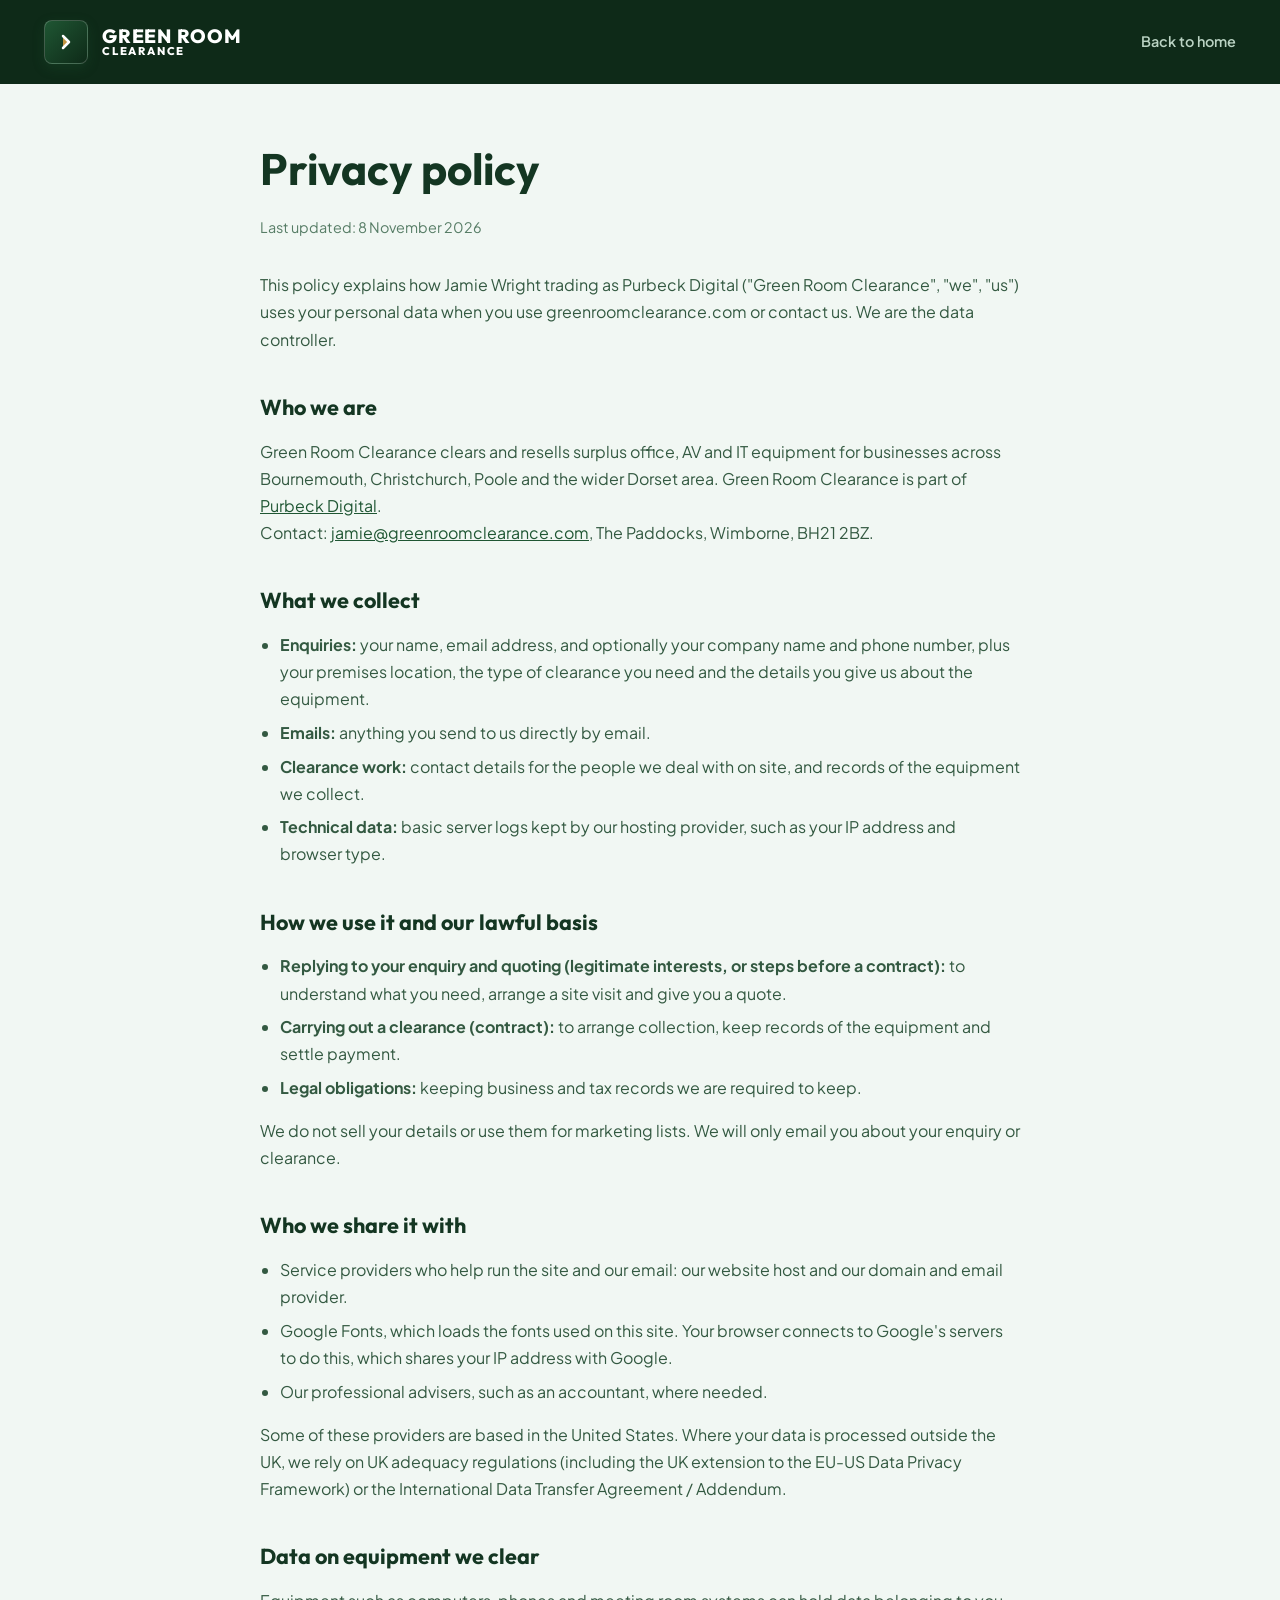
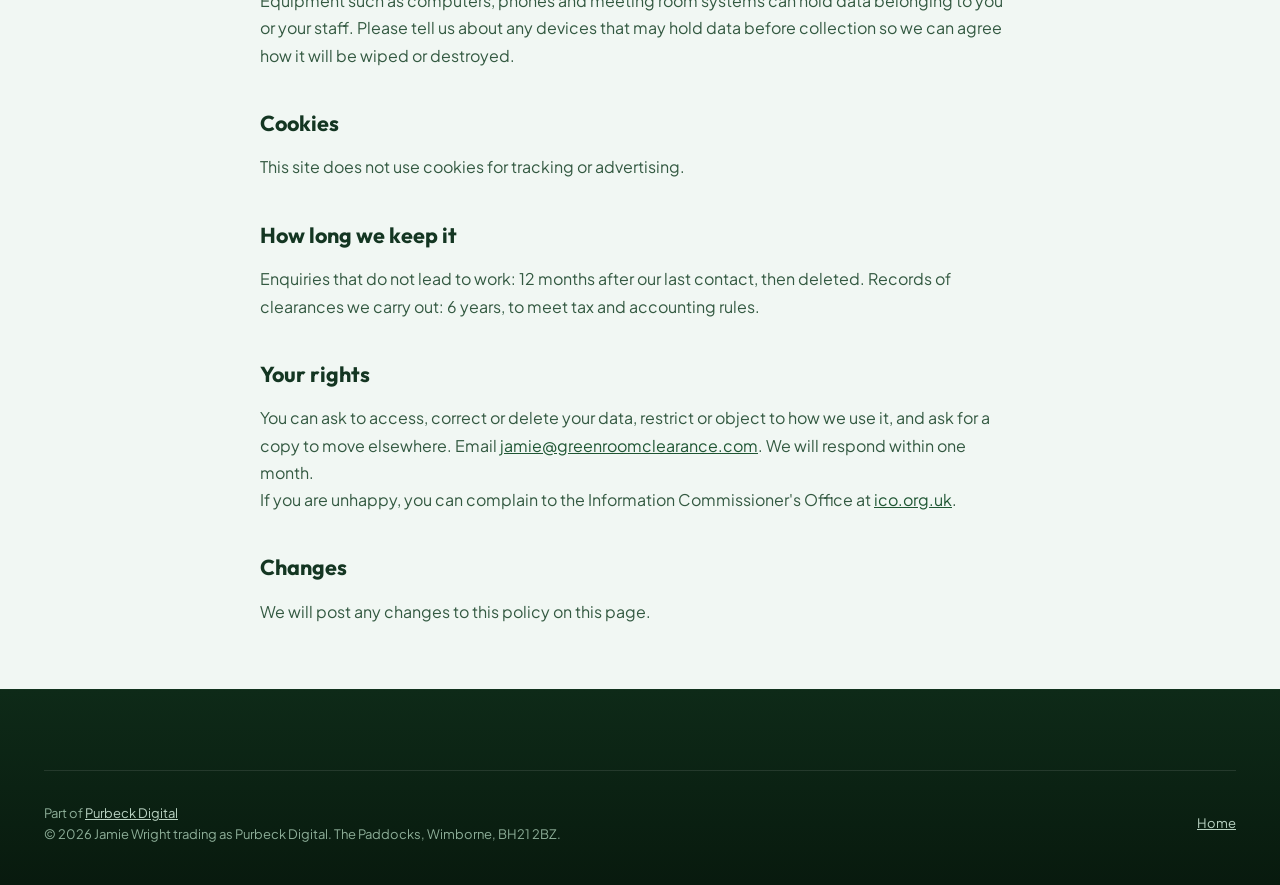
==== commit 1a7fdda4: "Change contact email to jamie@greenroomclearance.com Co-Authored-By: Claude Opus 5.5 <noreply@anthro" ====
--- a/privacy.html
+++ b/privacy.html
@@ -53,7 +53,7 @@
 
       <h2>Who we are</h2>
       <p>Green Room Clearance clears and resells surplus office, AV and IT equipment for businesses across Bournemouth, Christchurch, Poole and the wider Dorset area. Green Room Clearance is part of <a href="https://purbeckdigital.com">Purbeck Digital</a>.</p>
-      <p>Contact: <a href="mailto:info@greenroomclearance.com">info@greenroomclearance.com</a>, The Paddocks, Wimborne, BH21 2BZ.</p>
+      <p>Contact: <a href="mailto:jamie@greenroomclearance.com">jamie@greenroomclearance.com</a>, The Paddocks, Wimborne, BH21 2BZ.</p>
 
       <h2>What we collect</h2>
       <ul>
@@ -89,7 +89,7 @@
       <p>Enquiries that do not lead to work: 12 months after our last contact, then deleted. Records of clearances we carry out: 6 years, to meet tax and accounting rules.</p>
 
       <h2>Your rights</h2>
-      <p>You can ask to access, correct or delete your data, restrict or object to how we use it, and ask for a copy to move elsewhere. Email <a href="mailto:info@greenroomclearance.com">info@greenroomclearance.com</a>. We will respond within one month.</p>
+      <p>You can ask to access, correct or delete your data, restrict or object to how we use it, and ask for a copy to move elsewhere. Email <a href="mailto:jamie@greenroomclearance.com">jamie@greenroomclearance.com</a>. We will respond within one month.</p>
       <p>If you are unhappy, you can complain to the Information Commissioner's Office at <a href="https://ico.org.uk/make-a-complaint/">ico.org.uk</a>.</p>
 
       <h2>Changes</h2>
